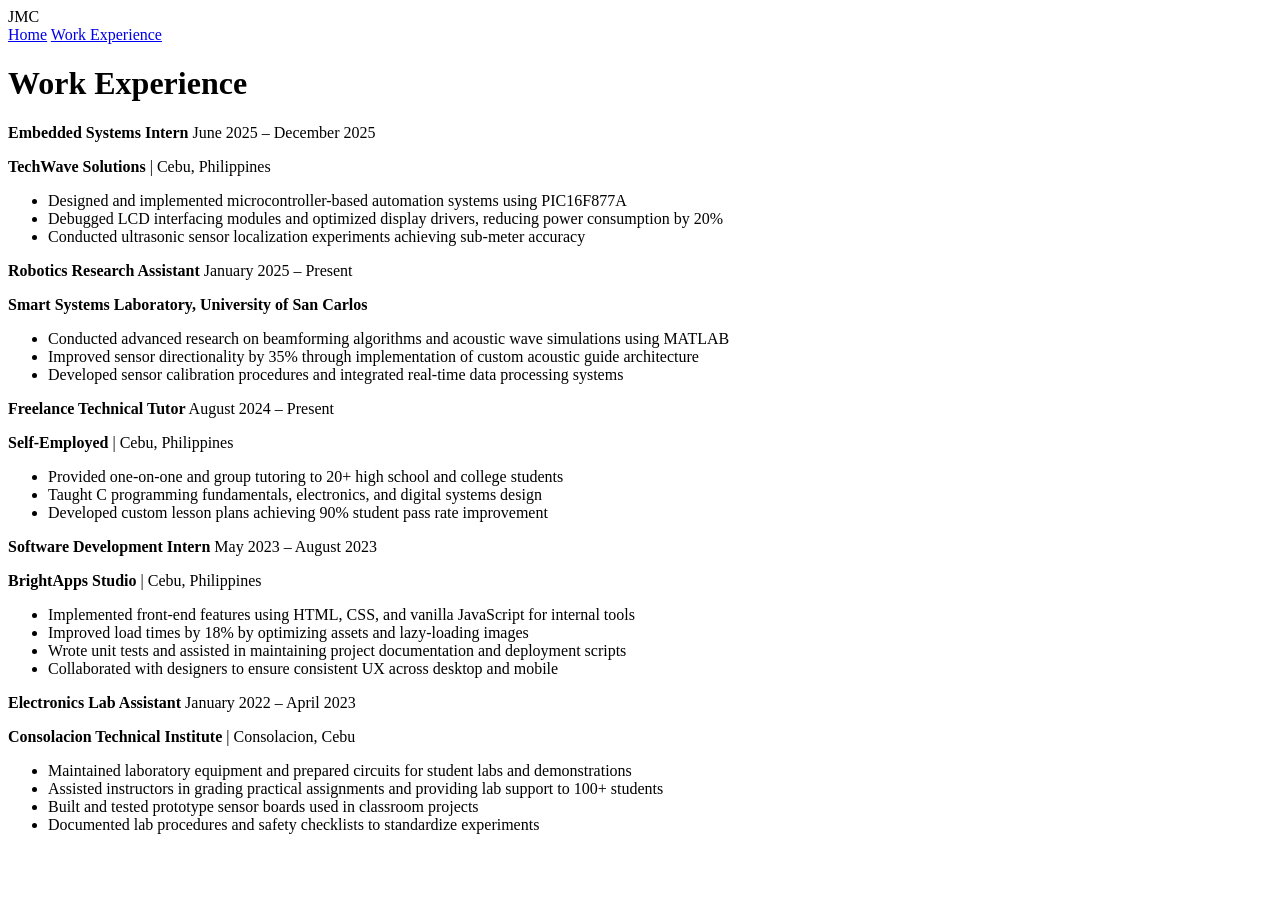
==== experience.html @ e87840ff "resume added the files" ====
<!DOCTYPE html>
<html>
<head>
    <title>Work Experience - Justine M. Ceniza</title>
    <link rel="stylesheet" href="style.css">
</head>
<body>

<div class="top-nav">
    <div class="logo">JMC</div>
    <div class="nav-links">
        <a href="index.html">Home</a>
        <a href="experience.html">Work Experience</a>
    </div>
</div>

<div class="paper">

    <header class="resume-header">
        <h1>Work Experience</h1>
    </header>

    <section>
        <div class="experience-item">
            <div class="exp-header">
                <strong>Embedded Systems Intern</strong>
                <span class="date">June 2025 – December 2025</span>
            </div>
            <p class="company"><strong>TechWave Solutions</strong> | Cebu, Philippines</p>
            <ul>
                <li>Designed and implemented microcontroller-based automation systems using PIC16F877A</li>
                <li>Debugged LCD interfacing modules and optimized display drivers, reducing power consumption by 20%</li>
                <li>Conducted ultrasonic sensor localization experiments achieving sub-meter accuracy</li>
             
            </ul>
        </div>
    </section>

    <section>
        <div class="experience-item">
            <div class="exp-header">
                <strong>Robotics Research Assistant</strong>
                <span class="date">January 2025 – Present</span>
            </div>
            <p class="company"><strong>Smart Systems Laboratory, University of San Carlos</strong></p>
            <ul>
                <li>Conducted advanced research on beamforming algorithms and acoustic wave simulations using MATLAB</li>
                <li>Improved sensor directionality by 35% through implementation of custom acoustic guide architecture</li>
                <li>Developed sensor calibration procedures and integrated real-time data processing systems</li>
          
            </ul>
        </div>
    </section>

    <section>
        <div class="experience-item">
            <div class="exp-header">
                <strong>Freelance Technical Tutor</strong>
                <span class="date">August 2024 – Present</span>
            </div>
            <p class="company"><strong>Self-Employed</strong> | Cebu, Philippines</p>
            <ul>
                <li>Provided one-on-one and group tutoring to 20+ high school and college students</li>
                <li>Taught C programming fundamentals, electronics, and digital systems design</li>
                <li>Developed custom lesson plans achieving 90% student pass rate improvement</li>
              
            </ul>
        </div>
    </section>

    <section>
        <div class="experience-item">
            <div class="exp-header">
                <strong>Software Development Intern</strong>
                <span class="date">May 2023 – August 2023</span>
            </div>
            <p class="company"><strong>BrightApps Studio</strong> | Cebu, Philippines</p>
            <ul>
                <li>Implemented front-end features using HTML, CSS, and vanilla JavaScript for internal tools</li>
                <li>Improved load times by 18% by optimizing assets and lazy-loading images</li>
                <li>Wrote unit tests and assisted in maintaining project documentation and deployment scripts</li>
                <li>Collaborated with designers to ensure consistent UX across desktop and mobile</li>
            </ul>
        </div>
    </section>

    <section>
        <div class="experience-item">
            <div class="exp-header">
                <strong>Electronics Lab Assistant</strong>
                <span class="date">January 2022 – April 2023</span>
            </div>
            <p class="company"><strong>Consolacion Technical Institute</strong> | Consolacion, Cebu</p>
            <ul>
                <li>Maintained laboratory equipment and prepared circuits for student labs and demonstrations</li>
                <li>Assisted instructors in grading practical assignments and providing lab support to 100+ students</li>
                <li>Built and tested prototype sensor boards used in classroom projects</li>
                <li>Documented lab procedures and safety checklists to standardize experiments</li>
            </ul>
        </div>
    </section>

</div>

</body>
</html>
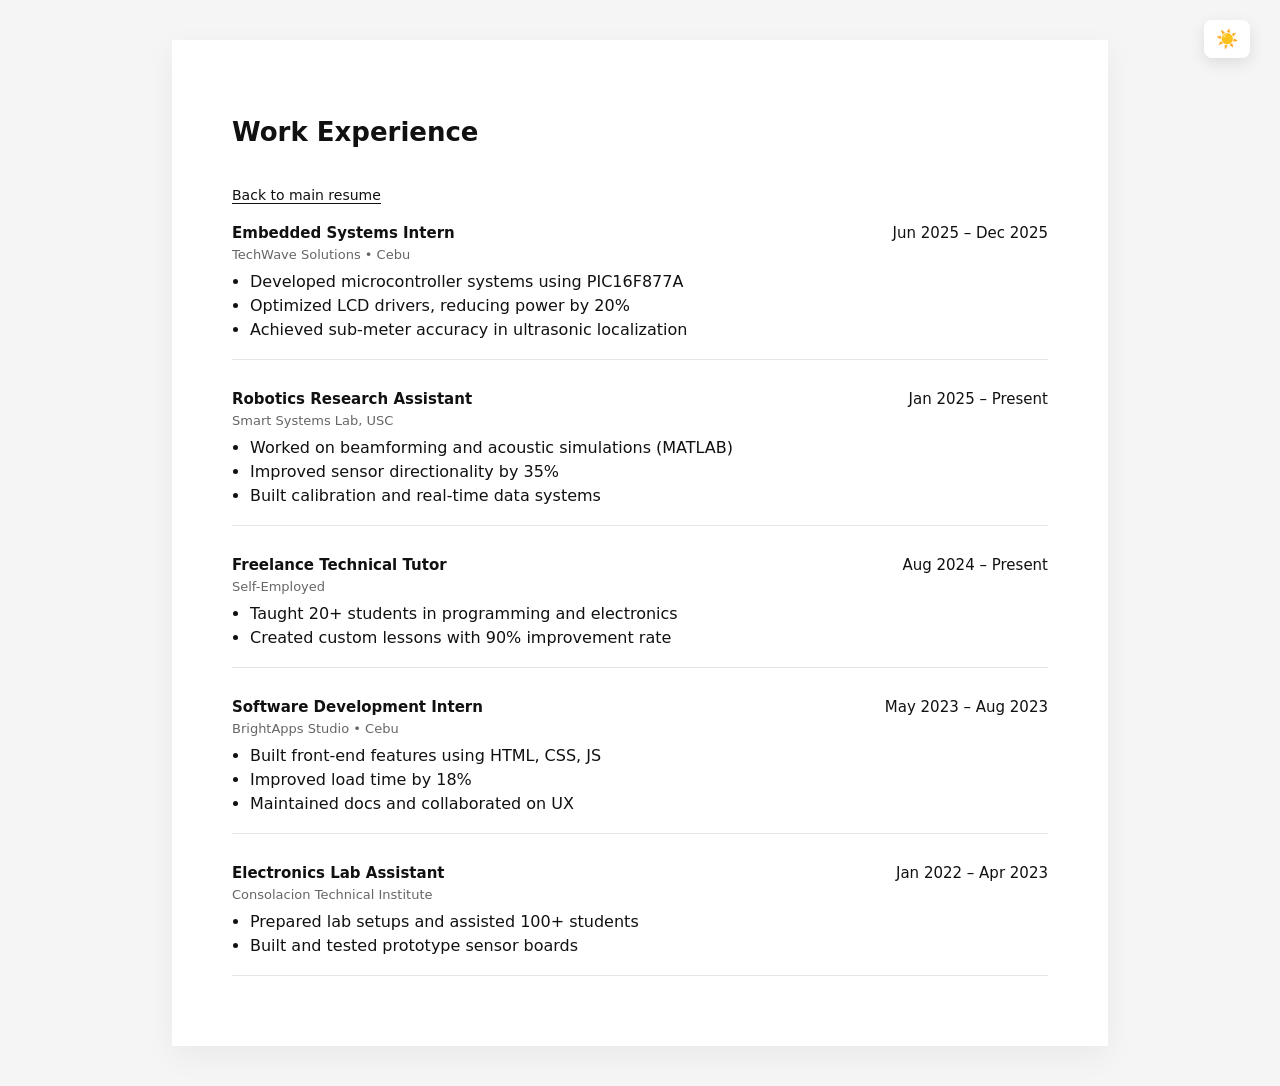
==== commit 43cb6fa4: "added script file" ====
--- a/experience.html
+++ b/experience.html
@@ -3,102 +3,81 @@
 <head>
     <title>Work Experience - Justine M. Ceniza</title>
     <link rel="stylesheet" href="style.css">
+    
 </head>
 <body>
 
-<div class="top-nav">
-    <div class="logo">JMC</div>
-    <div class="nav-links">
-        <a href="index.html">Home</a>
-        <a href="experience.html">Work Experience</a>
-    </div>
-</div>
+<div class="resume-container">
+<button id="theme-toggle" class="theme-toggle">☀️</button>
+  <script src="script.js"></script>
+    <h1 class="page-title">Work Experience</h1>
+    <a href="index.html" class="exp-btn">Back to main resume</a>
+    <div class="experience">
 
-<div class="paper">
-
-    <header class="resume-header">
-        <h1>Work Experience</h1>
-    </header>
-
-    <section>
-        <div class="experience-item">
-            <div class="exp-header">
+        <div class="job">
+            <div class="job-header">
                 <strong>Embedded Systems Intern</strong>
-                <span class="date">June 2025 – December 2025</span>
+                <span>Jun 2025 – Dec 2025</span>
             </div>
-            <p class="company"><strong>TechWave Solutions</strong> | Cebu, Philippines</p>
+            <p class="company">TechWave Solutions • Cebu</p>
             <ul>
-                <li>Designed and implemented microcontroller-based automation systems using PIC16F877A</li>
-                <li>Debugged LCD interfacing modules and optimized display drivers, reducing power consumption by 20%</li>
-                <li>Conducted ultrasonic sensor localization experiments achieving sub-meter accuracy</li>
-             
+                <li>Developed microcontroller systems using PIC16F877A</li>
+                <li>Optimized LCD drivers, reducing power by 20%</li>
+                <li>Achieved sub-meter accuracy in ultrasonic localization</li>
             </ul>
         </div>
-    </section>
 
-    <section>
-        <div class="experience-item">
-            <div class="exp-header">
+        <div class="job">
+            <div class="job-header">
                 <strong>Robotics Research Assistant</strong>
-                <span class="date">January 2025 – Present</span>
+                <span>Jan 2025 – Present</span>
             </div>
-            <p class="company"><strong>Smart Systems Laboratory, University of San Carlos</strong></p>
+            <p class="company">Smart Systems Lab, USC</p>
             <ul>
-                <li>Conducted advanced research on beamforming algorithms and acoustic wave simulations using MATLAB</li>
-                <li>Improved sensor directionality by 35% through implementation of custom acoustic guide architecture</li>
-                <li>Developed sensor calibration procedures and integrated real-time data processing systems</li>
-          
+                <li>Worked on beamforming and acoustic simulations (MATLAB)</li>
+                <li>Improved sensor directionality by 35%</li>
+                <li>Built calibration and real-time data systems</li>
             </ul>
         </div>
-    </section>
 
-    <section>
-        <div class="experience-item">
-            <div class="exp-header">
+        <div class="job">
+            <div class="job-header">
                 <strong>Freelance Technical Tutor</strong>
-                <span class="date">August 2024 – Present</span>
+                <span>Aug 2024 – Present</span>
             </div>
-            <p class="company"><strong>Self-Employed</strong> | Cebu, Philippines</p>
+            <p class="company">Self-Employed</p>
             <ul>
-                <li>Provided one-on-one and group tutoring to 20+ high school and college students</li>
-                <li>Taught C programming fundamentals, electronics, and digital systems design</li>
-                <li>Developed custom lesson plans achieving 90% student pass rate improvement</li>
-              
+                <li>Taught 20+ students in programming and electronics</li>
+                <li>Created custom lessons with 90% improvement rate</li>
             </ul>
         </div>
-    </section>
 
-    <section>
-        <div class="experience-item">
-            <div class="exp-header">
+        <div class="job">
+            <div class="job-header">
                 <strong>Software Development Intern</strong>
-                <span class="date">May 2023 – August 2023</span>
+                <span>May 2023 – Aug 2023</span>
             </div>
-            <p class="company"><strong>BrightApps Studio</strong> | Cebu, Philippines</p>
+            <p class="company">BrightApps Studio • Cebu</p>
             <ul>
-                <li>Implemented front-end features using HTML, CSS, and vanilla JavaScript for internal tools</li>
-                <li>Improved load times by 18% by optimizing assets and lazy-loading images</li>
-                <li>Wrote unit tests and assisted in maintaining project documentation and deployment scripts</li>
-                <li>Collaborated with designers to ensure consistent UX across desktop and mobile</li>
+                <li>Built front-end features using HTML, CSS, JS</li>
+                <li>Improved load time by 18%</li>
+                <li>Maintained docs and collaborated on UX</li>
             </ul>
         </div>
-    </section>
 
-    <section>
-        <div class="experience-item">
-            <div class="exp-header">
+        <div class="job">
+            <div class="job-header">
                 <strong>Electronics Lab Assistant</strong>
-                <span class="date">January 2022 – April 2023</span>
+                <span>Jan 2022 – Apr 2023</span>
             </div>
-            <p class="company"><strong>Consolacion Technical Institute</strong> | Consolacion, Cebu</p>
+            <p class="company">Consolacion Technical Institute</p>
             <ul>
-                <li>Maintained laboratory equipment and prepared circuits for student labs and demonstrations</li>
-                <li>Assisted instructors in grading practical assignments and providing lab support to 100+ students</li>
-                <li>Built and tested prototype sensor boards used in classroom projects</li>
-                <li>Documented lab procedures and safety checklists to standardize experiments</li>
+                <li>Prepared lab setups and assisted 100+ students</li>
+                <li>Built and tested prototype sensor boards</li>
             </ul>
         </div>
-    </section>
+
+    </div>
 
 </div>
 
--- a/style.css
+++ b/style.css
@@ -0,0 +1,209 @@
+:root {
+    --bg: #f5f5f5;
+    --paper: #ffffff;
+    --text: #111;
+    --muted: #666;
+    --line: #e5e5e5;
+}
+
+/* BODY */
+body {
+    margin: 0;
+    background: var(--bg);
+    font-family: 'Inter', system-ui, sans-serif;
+    color: var(--text);
+    display: flex;
+    justify-content: center;
+    padding: 40px 0;
+}
+
+/* CONTAINER */
+.resume-container {
+    width: 8.5in;
+    background: var(--paper);
+    padding: 60px;
+    box-shadow: 0 10px 30px rgba(0,0,0,0.05);
+}
+
+/* HEADER */
+.header {
+    display: flex;
+    align-items: center;
+    gap: 20px;
+    margin-bottom: 40px;
+}
+
+.profile-photo {
+    width: 90px;
+    height: 90px;
+    object-fit: cover;
+    border-radius: 8px;
+}
+
+.header-text h1 {
+    margin: 0;
+    font-size: 28px;
+    font-weight: 600;
+}
+
+.subtitle {
+    margin: 4px 0;
+    color: var(--muted);
+}
+
+.contact {
+    font-size: 13px;
+    color: var(--muted);
+}
+
+/* SECTIONS */
+.section {
+    margin-bottom: 35px;
+}
+
+.section h2 {
+    font-size: 14px;
+    letter-spacing: 1px;
+    text-transform: uppercase;
+    border-bottom: 1px solid var(--line);
+    padding-bottom: 6px;
+    margin-bottom: 15px;
+}
+
+/* ITEMS */
+.item {
+    margin-bottom: 20px;
+}
+
+.item-header {
+    display: flex;
+    justify-content: space-between;
+    font-size: 15px;
+}
+
+.item p {
+    margin: 4px 0;
+}
+
+.muted {
+    color: var(--muted);
+    font-size: 13px;
+}
+
+/* SKILLS */
+.skills-grid {
+    display: grid;
+    grid-template-columns: 1fr 1fr;
+    gap: 15px 30px;
+}
+
+.label {
+    font-size: 12px;
+    text-transform: uppercase;
+    color: var(--muted);
+    letter-spacing: 1px;
+}
+
+.skills-grid p {
+    margin: 4px 0 0;
+}
+
+/* LIST */
+ul {
+    margin: 8px 0 0;
+    padding-left: 18px;
+}
+
+li {
+    margin-bottom: 5px;
+}
+
+.exp-btn {
+    display: inline-block;
+    margin-top: 10px;
+    font-size: 14px;
+    text-decoration: none;
+    color: var(--text); /* FIX */
+    border-bottom: 1px solid var(--text); /* FIX */
+}
+
+.exp-btn:hover {
+    opacity: 0.6;
+}
+
+.page-title {
+    font-size: 26px;
+    margin-bottom: 30px;
+}
+
+.job {
+    margin-bottom: 30px;
+    padding-bottom: 15px;
+    border-bottom: 1px solid #e5e5e5;
+}
+
+.job-header {
+    display: flex;
+    justify-content: space-between;
+    font-size: 15px;
+}
+
+.company {
+    color: #666;
+    font-size: 13px;
+    margin: 5px 0 10px;
+}
+
+.job, .section {
+    opacity: 1;
+    transform: translateY(20px);
+    transition: all 0.6s ease;
+}
+
+.show {
+    opacity: 1;
+    transform: translateY(0);
+}
+
+
+
+/* DARK MODE */
+body.dark {
+    --bg: #0f0f0f;
+    --paper: #1a1a1a;
+    --text: #ffffff;
+    --muted: #aaaaaa;
+    --line: #333;
+}
+
+/* Apply variables */
+body {
+    background: var(--bg);
+    color: var(--text);
+    transition: background 0.4s ease, color 0.4s ease;
+}
+
+.resume-container {
+    background: var(--paper);
+    transition: background 0.4s ease;
+}
+
+/* Toggle Button */
+.theme-toggle {
+    position: fixed;
+    top: 20px;
+    right: 30px;
+    border: none;
+    background: var(--paper);
+    color: var(--text);
+    font-size: 18px;
+    padding: 8px 12px;
+    border-radius: 8px;
+    cursor: pointer;
+    box-shadow: 0 5px 15px rgba(0,0,0,0.1);
+    transition: all 0.3s ease;
+}
+
+.theme-toggle:hover {
+    transform: scale(1.1);
+}
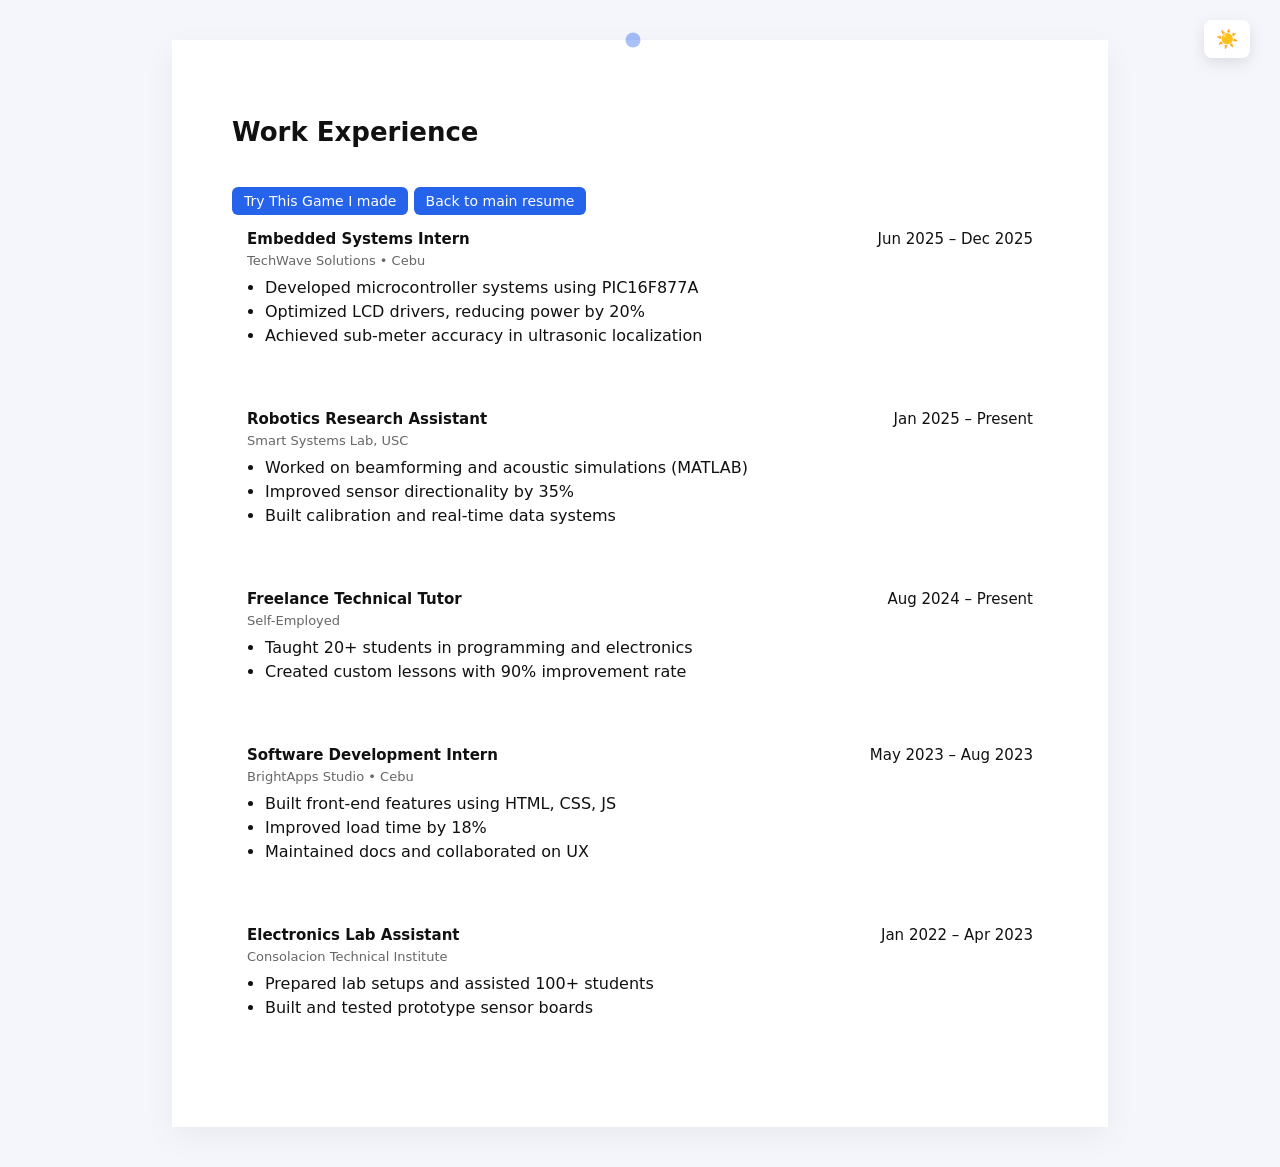
==== commit 1c2ab328: "Improved animaiton" ====
--- a/experience.html
+++ b/experience.html
@@ -9,8 +9,14 @@
 
 <div class="resume-container">
 <button id="theme-toggle" class="theme-toggle">☀️</button>
-  <script src="script.js"></script>
+ 
     <h1 class="page-title">Work Experience</h1>
+    <a href="https://yelo-orens.github.io/reactKey/" 
+   class="exp-btn" 
+   target="_blank" 
+   rel="noopener noreferrer">
+   Try This Game I made
+    </a>    
     <a href="index.html" class="exp-btn">Back to main resume</a>
     <div class="experience">
 
@@ -80,6 +86,6 @@
     </div>
 
 </div>
-
+ <script src="script.js"></script>
 </body>
 </html>
--- a/style.css
+++ b/style.css
@@ -1,12 +1,17 @@
 :root {
-    --bg: #f5f5f5;
+    --bg: #f4f6fb;
     --paper: #ffffff;
+
+    --primary: #2563eb;   /* Blue */
+    --accent: #ef4444;    /* Red */
+    --highlight: #facc15; /* Yellow */
+
     --text: #111;
     --muted: #666;
     --line: #e5e5e5;
 }
 
-/* BODY */
+
 body {
     margin: 0;
     background: var(--bg);
@@ -15,9 +20,9 @@
     display: flex;
     justify-content: center;
     padding: 40px 0;
-}
-
-/* CONTAINER */
+   
+}
+
 .resume-container {
     width: 8.5in;
     background: var(--paper);
@@ -25,7 +30,7 @@
     box-shadow: 0 10px 30px rgba(0,0,0,0.05);
 }
 
-/* HEADER */
+
 .header {
     display: flex;
     align-items: center;
@@ -38,13 +43,21 @@
     height: 90px;
     object-fit: cover;
     border-radius: 8px;
+    transition: all 0.3s ease;
+}
+
+.profile-photo:hover {
+    transform: scale(1.1);
+    border: 3px solid var(--highlight);
 }
 
 .header-text h1 {
     margin: 0;
     font-size: 28px;
     font-weight: 600;
-}
+    color: var(--primary);
+}
+
 
 .subtitle {
     margin: 4px 0;
@@ -56,9 +69,14 @@
     color: var(--muted);
 }
 
-/* SECTIONS */
+
 .section {
     margin-bottom: 35px;
+    transition: all 0.3s ease;
+}
+
+.section:hover {
+    transform: translateY(-4px);
 }
 
 .section h2 {
@@ -70,7 +88,7 @@
     margin-bottom: 15px;
 }
 
-/* ITEMS */
+
 .item {
     margin-bottom: 20px;
 }
@@ -90,7 +108,7 @@
     font-size: 13px;
 }
 
-/* SKILLS */
+
 .skills-grid {
     display: grid;
     grid-template-columns: 1fr 1fr;
@@ -108,7 +126,22 @@
     margin: 4px 0 0;
 }
 
-/* LIST */
+.skills-grid div {
+    padding: 10px;
+    border-radius: 8px;
+    transition: all 0.3s ease;
+}
+
+.skills-grid div:hover {
+    background: var(--primary);
+    color: white;
+    transform: scale(1.03);
+}
+
+.skills-grid div:hover .label {
+    color: var(--highlight);
+}
+
 ul {
     margin: 8px 0 0;
     padding-left: 18px;
@@ -123,12 +156,16 @@
     margin-top: 10px;
     font-size: 14px;
     text-decoration: none;
-    color: var(--text); /* FIX */
-    border-bottom: 1px solid var(--text); /* FIX */
+    color: white;
+    background: var(--primary);
+    padding: 6px 12px;
+    border-radius: 6px;
+    transition: all 0.3s ease;
 }
 
 .exp-btn:hover {
-    opacity: 0.6;
+    background: var(--accent);
+    transform: translateX(4px);
 }
 
 .page-title {
@@ -138,8 +175,15 @@
 
 .job {
     margin-bottom: 30px;
-    padding-bottom: 15px;
-    border-bottom: 1px solid #e5e5e5;
+    padding: 15px;
+    border-radius: 10px;
+    transition: all 0.3s ease;
+}
+
+.job:hover {
+    background: rgba(37, 99, 235, 0.08);
+    transform: translateY(-5px);
+    border-left: 4px solid var(--primary);
 }
 
 .job-header {
@@ -167,16 +211,21 @@
 
 
 
-/* DARK MODE */
+
 body.dark {
-    --bg: #0f0f0f;
-    --paper: #1a1a1a;
+    --bg: #0f172a;
+    --paper: #1e293b;
+
+    --primary: #3b82f6;
+    --accent: #f87171;
+    --highlight: #fde047;
+
     --text: #ffffff;
-    --muted: #aaaaaa;
-    --line: #333;
-}
-
-/* Apply variables */
+    --muted: #cbd5e1;
+    --line: #334155;
+}
+
+
 body {
     background: var(--bg);
     color: var(--text);
@@ -206,4 +255,16 @@
 
 .theme-toggle:hover {
     transform: scale(1.1);
+}
+
+.cursor-glow {
+    position: fixed;
+    width: 15px;
+    height: 15px;
+    background: rgba(37, 99, 235, 0.4);
+    border-radius: 50%;
+    pointer-events: none;
+    transform: translate(-50%, -50%);
+    transition: 0.05s;
+    z-index: 9999;
 }
